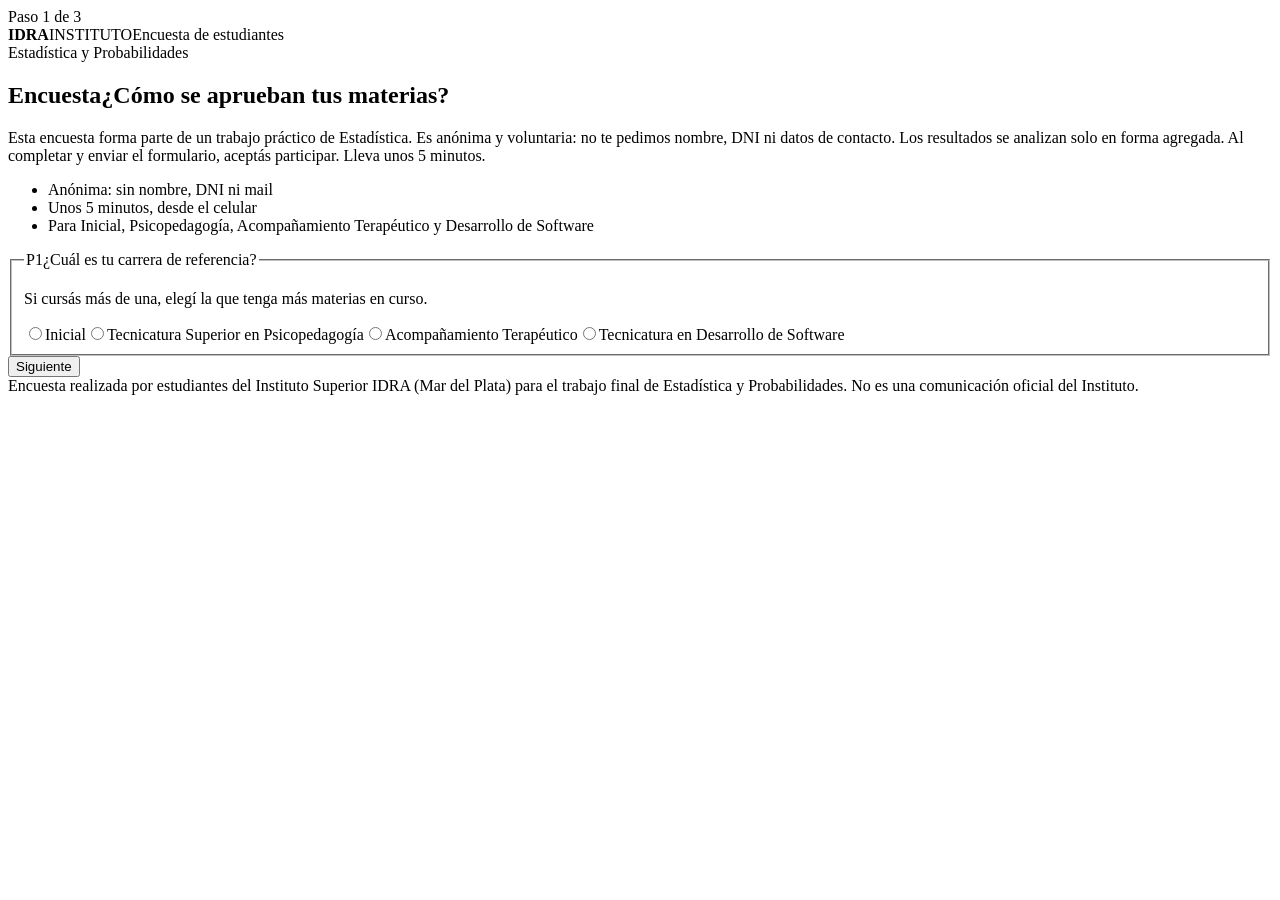
==== index.html @ 05c0baa4 "Add files via upload" ====
<!doctype html>
<html lang="es">
<head>
<meta charset="utf-8">
<meta name="viewport" content="width=device-width, initial-scale=1, viewport-fit=cover">
<title>Encuesta de promoción y acreditación · IDRA</title>
<link rel="preconnect" href="https://fonts.googleapis.com">
<link rel="stylesheet" href="https://fonts.googleapis.com/css2?family=Archivo:wght@300;400;800;900&family=Public+Sans:wght@400;600;700&family=IBM+Plex+Mono:wght@400&display=swap">
<link rel="stylesheet" href="css/estilos.css">
</head>
<body>
<div class="bar"><div class="wrap"><span class="lbl" id="plbl">Paso 1 de 3</span><div class="steps"><i id="s1" class="on"></i><i id="s2"></i><i id="s3"></i></div></div></div>

<div class="wrap">
  <p class="preview" id="avisoPrueba" hidden>Modo prueba: no se envían datos. Los cupos se simulan en este navegador y al final se muestra el JSON que recibiría la API.</p>

  <!-- Paso 1: carrera -->
  <section id="p1" class="screen">
    <header>
      <div class="brand"><span class="logo" aria-label="Instituto IDRA"><b>IDRA</b><span>INSTITUTO</span></span><span class="sub">Encuesta de estudiantes<br>Estadística y Probabilidades</span></div>
      <h1><span class="light">Encuesta</span><span class="hl">¿Cómo se aprueban tus materias?</span></h1>
      <p class="intro" style="color:var(--fg)">Esta encuesta forma parte de un trabajo práctico de Estadística. Es anónima y voluntaria: no te pedimos nombre, DNI ni datos de contacto. Los resultados se analizan solo en forma agregada. Al completar y enviar el formulario, aceptás participar. Lleva unos 5 minutos.</p>
    </header>
    <ul class="dash"><li>Anónima: sin nombre, DNI ni mail</li><li>Unos 5 minutos, desde el celular</li><li>Para Inicial, Psicopedagogía, Acompañamiento Terapéutico y Desarrollo de Software</li></ul>
    <fieldset data-q="carrera_referencia"><legend><span class="n">P1</span>¿Cuál es tu carrera de referencia?</legend>
      <p class="hint">Si cursás más de una, elegí la que tenga más materias en curso.</p>
      <div class="opts" id="carreras"><label class="opt" for="carrera_referencia_inicial"><input type="radio" id="carrera_referencia_inicial" name="carrera_referencia" value="inicial"><span>Inicial</span></label><label class="opt" for="carrera_referencia_psicopedagogia"><input type="radio" id="carrera_referencia_psicopedagogia" name="carrera_referencia" value="psicopedagogia"><span>Tecnicatura Superior en Psicopedagogía</span></label><label class="opt" for="carrera_referencia_acompanamiento_terapeutico"><input type="radio" id="carrera_referencia_acompanamiento_terapeutico" name="carrera_referencia" value="acompanamiento_terapeutico"><span>Acompañamiento Terapéutico</span></label><label class="opt" for="carrera_referencia_desarrollo_software"><input type="radio" id="carrera_referencia_desarrollo_software" name="carrera_referencia" value="desarrollo_software"><span>Tecnicatura en Desarrollo de Software</span></label></div>
    </fieldset>
    <div class="row"><button type="button" id="next1">Siguiente</button></div>
  </section>

  <!-- Paso 2: año -->
  <section id="p2" class="screen" hidden>
    <span class="chip">Carrera: <b id="chipCarrera2"></b></span>
    <fieldset data-q="anio_cursada"><legend><span class="n">P2</span>¿En qué año de la carrera cursás la mayoría de tus materias?</legend>
      <div class="opts" id="anios"><label class="opt" for="anio_cursada_1"><input type="radio" id="anio_cursada_1" name="anio_cursada" value="1"><span>1.° año</span></label><label class="opt" for="anio_cursada_2"><input type="radio" id="anio_cursada_2" name="anio_cursada" value="2"><span>2.° año</span></label><label class="opt" for="anio_cursada_3"><input type="radio" id="anio_cursada_3" name="anio_cursada" value="3"><span>3.° año</span></label><label class="opt" for="anio_cursada_4"><input type="radio" id="anio_cursada_4" name="anio_cursada" value="4"><span>4.° año</span></label></div>
    </fieldset>
    <div class="row"><button type="button" class="ghost" id="back2">Volver</button><button type="button" id="next2">Siguiente</button></div>
  </section>

  <!-- Cupo completo -->
  <section id="full" class="end" hidden>
    <div class="eyebrow">Cupo completo</div>
    <h2>El cupo de respuestas para tu carrera y año ya está completo.</h2>
    <p class="small">¡Gracias por tu tiempo! No hace falta que sigas: no se guardó ninguna respuesta.</p>
    <div class="row"><button type="button" class="ghost" id="restart1">Volver a empezar</button></div>
  </section>

  <!-- Paso 3: cuestionario -->
  <section id="p3" class="screen" hidden>
    <span class="chip"><b id="chipCarrera3"></b> · <span id="chipAnio3"></span></span>
    <form id="f" novalidate>
      <section class="block"><h2>Sobre vos</h2>
        <fieldset data-q="cursa_otra_carrera" data-req><legend><span class="n">P3</span>¿Cursás actualmente otra carrera en el instituto?</legend>
          <div class="opts" data-type="radio" data-name="cursa_otra_carrera" data-options='[["si","Sí"],["no","No"]]'><label class="opt" for="cursa_otra_carrera_si"><input type="radio" id="cursa_otra_carrera_si" name="cursa_otra_carrera" value="si"><span>Sí</span></label><label class="opt" for="cursa_otra_carrera_no"><input type="radio" id="cursa_otra_carrera_no" name="cursa_otra_carrera" value="no"><span>No</span></label></div>
        </fieldset>
      </section>

      <section class="block"><h2>Lo que sabés</h2>
        <fieldset data-q="claridad_promocion" data-req><legend><span class="n">P4</span>¿Qué tan claras tenés las condiciones para promocionar una materia sin examen final?</legend>
          <div class="opts" data-type="radio" data-name="claridad_promocion" data-scale><label class="opt" for="claridad_promocion_nada"><input type="radio" id="claridad_promocion_nada" name="claridad_promocion" value="nada"><span>Nada claras</span></label><label class="opt" for="claridad_promocion_poco"><input type="radio" id="claridad_promocion_poco" name="claridad_promocion" value="poco"><span>Poco claras</span></label><label class="opt" for="claridad_promocion_algo"><input type="radio" id="claridad_promocion_algo" name="claridad_promocion" value="algo"><span>Algo claras</span></label><label class="opt" for="claridad_promocion_bastante"><input type="radio" id="claridad_promocion_bastante" name="claridad_promocion" value="bastante"><span>Bastante claras</span></label><label class="opt" for="claridad_promocion_muy"><input type="radio" id="claridad_promocion_muy" name="claridad_promocion" value="muy"><span>Muy claras</span></label></div>
        </fieldset>
        <fieldset data-q="claridad_final" data-req><legend><span class="n">P5</span>¿Qué tan claras tenés las condiciones para rendir y aprobar un examen final?</legend>
          <div class="opts" data-type="radio" data-name="claridad_final" data-scale><label class="opt" for="claridad_final_nada"><input type="radio" id="claridad_final_nada" name="claridad_final" value="nada"><span>Nada claras</span></label><label class="opt" for="claridad_final_poco"><input type="radio" id="claridad_final_poco" name="claridad_final" value="poco"><span>Poco claras</span></label><label class="opt" for="claridad_final_algo"><input type="radio" id="claridad_final_algo" name="claridad_final" value="algo"><span>Algo claras</span></label><label class="opt" for="claridad_final_bastante"><input type="radio" id="claridad_final_bastante" name="claridad_final" value="bastante"><span>Bastante claras</span></label><label class="opt" for="claridad_final_muy"><input type="radio" id="claridad_final_muy" name="claridad_final" value="muy"><span>Muy claras</span></label></div>
        </fieldset>
        <fieldset data-q="conoce_materias_promocion" data-req><legend><span class="n">P6</span>¿Sabés cuáles de tus materias de este año son de promoción directa?</legend>
          <div class="opts" data-type="radio" data-name="conoce_materias_promocion" data-options='[["todas","Sí, de todas"],["algunas","De algunas"],["ninguna","De ninguna"],["no_sabe_que_es","No sé qué es la promoción directa"]]'><label class="opt" for="conoce_materias_promocion_todas"><input type="radio" id="conoce_materias_promocion_todas" name="conoce_materias_promocion" value="todas"><span>Sí, de todas</span></label><label class="opt" for="conoce_materias_promocion_algunas"><input type="radio" id="conoce_materias_promocion_algunas" name="conoce_materias_promocion" value="algunas"><span>De algunas</span></label><label class="opt" for="conoce_materias_promocion_ninguna"><input type="radio" id="conoce_materias_promocion_ninguna" name="conoce_materias_promocion" value="ninguna"><span>De ninguna</span></label><label class="opt" for="conoce_materias_promocion_no_sabe_que_es"><input type="radio" id="conoce_materias_promocion_no_sabe_que_es" name="conoce_materias_promocion" value="no_sabe_que_es"><span>No sé qué es la promoción directa</span></label></div>
        </fieldset>
      </section>

      <section class="block"><h2>Cómo te informaste</h2>
        <fieldset data-q="canales_informacion" data-req><legend><span class="n">P7</span>¿Por qué medios te informaste sobre las condiciones de promoción y acreditación?</legend>
          <p class="hint">Podés marcar varias.</p>
          <div class="opts" data-type="checkbox" data-name="canales_informacion" data-options='[["docente","Docente, en clase"],["secretaria","Secretaría"],["rai","RAI o reglamento publicado"],["web","Página del instituto"],["companeros","Compañeros"],["whatsapp_redes","Grupos de WhatsApp o redes"],["ninguno","No me informé por ningún medio"]]'><label class="opt" for="canales_informacion_docente"><input type="checkbox" id="canales_informacion_docente" name="canales_informacion" value="docente"><span>Docente, en clase</span></label><label class="opt" for="canales_informacion_secretaria"><input type="checkbox" id="canales_informacion_secretaria" name="canales_informacion" value="secretaria"><span>Secretaría</span></label><label class="opt" for="canales_informacion_rai"><input type="checkbox" id="canales_informacion_rai" name="canales_informacion" value="rai"><span>RAI o reglamento publicado</span></label><label class="opt" for="canales_informacion_web"><input type="checkbox" id="canales_informacion_web" name="canales_informacion" value="web"><span>Página del instituto</span></label><label class="opt" for="canales_informacion_companeros"><input type="checkbox" id="canales_informacion_companeros" name="canales_informacion" value="companeros"><span>Compañeros</span></label><label class="opt" for="canales_informacion_whatsapp_redes"><input type="checkbox" id="canales_informacion_whatsapp_redes" name="canales_informacion" value="whatsapp_redes"><span>Grupos de WhatsApp o redes</span></label><label class="opt" for="canales_informacion_ninguno"><input type="checkbox" id="canales_informacion_ninguno" name="canales_informacion" value="ninguno"><span>No me informé por ningún medio</span></label></div>
        </fieldset>
        <fieldset data-q="canal_principal" data-req hidden><legend><span class="n">P8</span>De esos medios, ¿cuál fue el principal?</legend>
          <div class="opts" id="principal"></div>
        </fieldset>
        <fieldset data-q="anticipacion_info" data-req><legend><span class="n">P9</span>¿Cuándo recibiste la información sobre cómo se aprueban tus materias este año?</legend>
          <div class="opts" data-type="radio" data-name="anticipacion_info" data-options='[["antes_inicio","Antes de empezar la cursada"],["primeras_2_semanas","En las primeras dos semanas de clase"],["durante_cuatrimestre","Más adelante, durante el cuatrimestre"],["cerca_cierre","Cerca de los exámenes o del cierre"],["nunca","Nunca la recibí"],["no_recuerda","No recuerdo"]]'><label class="opt" for="anticipacion_info_antes_inicio"><input type="radio" id="anticipacion_info_antes_inicio" name="anticipacion_info" value="antes_inicio"><span>Antes de empezar la cursada</span></label><label class="opt" for="anticipacion_info_primeras_2_semanas"><input type="radio" id="anticipacion_info_primeras_2_semanas" name="anticipacion_info" value="primeras_2_semanas"><span>En las primeras dos semanas de clase</span></label><label class="opt" for="anticipacion_info_durante_cuatrimestre"><input type="radio" id="anticipacion_info_durante_cuatrimestre" name="anticipacion_info" value="durante_cuatrimestre"><span>Más adelante, durante el cuatrimestre</span></label><label class="opt" for="anticipacion_info_cerca_cierre"><input type="radio" id="anticipacion_info_cerca_cierre" name="anticipacion_info" value="cerca_cierre"><span>Cerca de los exámenes o del cierre</span></label><label class="opt" for="anticipacion_info_nunca"><input type="radio" id="anticipacion_info_nunca" name="anticipacion_info" value="nunca"><span>Nunca la recibí</span></label><label class="opt" for="anticipacion_info_no_recuerda"><input type="radio" id="anticipacion_info_no_recuerda" name="anticipacion_info" value="no_recuerda"><span>No recuerdo</span></label></div>
        </fieldset>
      </section>

      <section class="block"><h2>Tres situaciones</h2>
        <p class="note">Las siguientes preguntas no son un examen ni afectan tus notas. Si no sabés la respuesta, elegí "No sé".</p>
        <fieldset data-q="situacion_promocion" data-req><legend><span class="n">P10</span>En una materia de promoción directa cumplís la asistencia y sacás 8 en la evaluación. ¿Qué pasa?</legend>
          <div class="opts" data-type="radio" data-shuffle data-name="situacion_promocion" data-options='[["sin_final","Acreditás la materia sin examen final"],["con_final","Tenés la cursada aprobada, pero igual tenés que rendir final"],["depende_docente","Depende de lo que decida el docente"],["no_sabe","No sé"]]'><label class="opt" for="situacion_promocion_sin_final"><input type="radio" id="situacion_promocion_sin_final" name="situacion_promocion" value="sin_final"><span>Acreditás la materia sin examen final</span></label><label class="opt" for="situacion_promocion_con_final"><input type="radio" id="situacion_promocion_con_final" name="situacion_promocion" value="con_final"><span>Tenés la cursada aprobada, pero igual tenés que rendir final</span></label><label class="opt" for="situacion_promocion_depende_docente"><input type="radio" id="situacion_promocion_depende_docente" name="situacion_promocion" value="depende_docente"><span>Depende de lo que decida el docente</span></label><label class="opt" for="situacion_promocion_no_sabe"><input type="radio" id="situacion_promocion_no_sabe" name="situacion_promocion" value="no_sabe"><span>No sé</span></label></div>
        </fieldset>
        <fieldset data-q="situacion_nota_intermedia" data-req><legend><span class="n">P11</span>En la misma materia cumplís la asistencia, pero tu nota final es 5, incluido el recuperatorio. ¿Qué pasa?</legend>
          <div class="opts" data-type="radio" data-shuffle data-name="situacion_nota_intermedia" data-options='[["promociona","Promocionás igual, porque aprobaste con más de 4"],["rinde_final","Tenés la cursada aprobada y tenés que rendir examen final"],["recursa","Tenés que recursar la materia"],["no_sabe","No sé"]]'><label class="opt" for="situacion_nota_intermedia_promociona"><input type="radio" id="situacion_nota_intermedia_promociona" name="situacion_nota_intermedia" value="promociona"><span>Promocionás igual, porque aprobaste con más de 4</span></label><label class="opt" for="situacion_nota_intermedia_rinde_final"><input type="radio" id="situacion_nota_intermedia_rinde_final" name="situacion_nota_intermedia" value="rinde_final"><span>Tenés la cursada aprobada y tenés que rendir examen final</span></label><label class="opt" for="situacion_nota_intermedia_recursa"><input type="radio" id="situacion_nota_intermedia_recursa" name="situacion_nota_intermedia" value="recursa"><span>Tenés que recursar la materia</span></label><label class="opt" for="situacion_nota_intermedia_no_sabe"><input type="radio" id="situacion_nota_intermedia_no_sabe" name="situacion_nota_intermedia" value="no_sabe"><span>No sé</span></label></div>
        </fieldset>
        <fieldset data-q="situacion_vigencia" data-req><legend><span class="n">P12</span>Aprobaste la cursada de una materia, pero todavía no rendiste el final. ¿Durante cuántos turnos de examen consecutivos tenés válida esa cursada?</legend>
          <div class="opts" data-type="radio" data-shuffle data-name="situacion_vigencia" data-options='[["3","3 turnos"],["5","5 turnos"],["8","8 turnos"],["nunca_vence","No vence nunca"],["no_sabe","No sé"]]'><label class="opt" for="situacion_vigencia_3"><input type="radio" id="situacion_vigencia_3" name="situacion_vigencia" value="3"><span>3 turnos</span></label><label class="opt" for="situacion_vigencia_5"><input type="radio" id="situacion_vigencia_5" name="situacion_vigencia" value="5"><span>5 turnos</span></label><label class="opt" for="situacion_vigencia_8"><input type="radio" id="situacion_vigencia_8" name="situacion_vigencia" value="8"><span>8 turnos</span></label><label class="opt" for="situacion_vigencia_nunca_vence"><input type="radio" id="situacion_vigencia_nunca_vence" name="situacion_vigencia" value="nunca_vence"><span>No vence nunca</span></label><label class="opt" for="situacion_vigencia_no_sabe"><input type="radio" id="situacion_vigencia_no_sabe" name="situacion_vigencia" value="no_sabe"><span>No sé</span></label></div>
        </fieldset>
      </section>

      <section class="block"><h2>Dificultades</h2>
        <fieldset data-q="dificultad_principal"><legend><span class="n">P13</span>¿Cuál es la principal dificultad que encontrás para entender cómo se aprueban las materias?</legend>
          <p class="hint">Opcional.</p>
          <div class="opts" data-type="radio" data-name="dificultad_principal" data-options='[["contradictoria","La información es contradictoria según quién la dé"],["no_sabe_donde","No sé dónde buscarla"],["lenguaje_tecnico","El reglamento usa lenguaje técnico"],["criterios_variables","Los criterios cambian según la materia o el docente"],["ninguna","No encuentro ninguna dificultad"],["otra","Otra"]]'><label class="opt" for="dificultad_principal_contradictoria"><input type="radio" id="dificultad_principal_contradictoria" name="dificultad_principal" value="contradictoria"><span>La información es contradictoria según quién la dé</span></label><label class="opt" for="dificultad_principal_no_sabe_donde"><input type="radio" id="dificultad_principal_no_sabe_donde" name="dificultad_principal" value="no_sabe_donde"><span>No sé dónde buscarla</span></label><label class="opt" for="dificultad_principal_lenguaje_tecnico"><input type="radio" id="dificultad_principal_lenguaje_tecnico" name="dificultad_principal" value="lenguaje_tecnico"><span>El reglamento usa lenguaje técnico</span></label><label class="opt" for="dificultad_principal_criterios_variables"><input type="radio" id="dificultad_principal_criterios_variables" name="dificultad_principal" value="criterios_variables"><span>Los criterios cambian según la materia o el docente</span></label><label class="opt" for="dificultad_principal_ninguna"><input type="radio" id="dificultad_principal_ninguna" name="dificultad_principal" value="ninguna"><span>No encuentro ninguna dificultad</span></label><label class="opt" for="dificultad_principal_otra"><input type="radio" id="dificultad_principal_otra" name="dificultad_principal" value="otra"><span>Otra</span></label></div>
        </fieldset>
      </section>

      <p class="msg" id="formmsg" hidden></p>
      <button type="submit" id="send">Enviar respuestas</button>
    </form>
  </section>

  <!-- Fin -->
  <section class="end" id="done" hidden>
    <div class="eyebrow">Respuesta registrada</div>
    <h2>¡Gracias por participar!</h2>
    <p class="small" id="textoPrueba" hidden>En modo prueba no se envió nada. Esto es lo que recibiría la API de la cátedra:</p>
    <pre id="json" hidden></pre>
    <div class="row"><button class="ghost" type="button" id="restart2">Volver a empezar</button></div>
  </section>

  <footer class="fine">Encuesta realizada por estudiantes del Instituto Superior IDRA (Mar del Plata) para el trabajo final de Estadística y Probabilidades. No es una comunicación oficial del Instituto.</footer>

  <details class="lab" id="lab" hidden>
    <summary>Panel de prueba: cupos por carrera y año</summary>
    <p class="small" style="margin-top:8px">Simula el conteo que en la versión real devuelve la API. Cada envío de prueba suma 1. Usá "Llenar" para probar el aviso de cupo completo.</p>
    <div class="tbl"><table><thead><tr><th>Carrera</th><th>Año</th><th class="num">Respuestas</th><th class="num">Cupo</th><th></th></tr></thead><tbody id="cupos"></tbody></table></div>
    <div class="row" style="margin-top:10px"><button type="button" class="ghost small" id="resetCupos">Poner todo en 0</button></div>
  </details>
</div>

<script src="js/config.js"></script>
<script src="js/api.js"></script>
<script src="js/encuesta.js"></script>
</body>
</html>
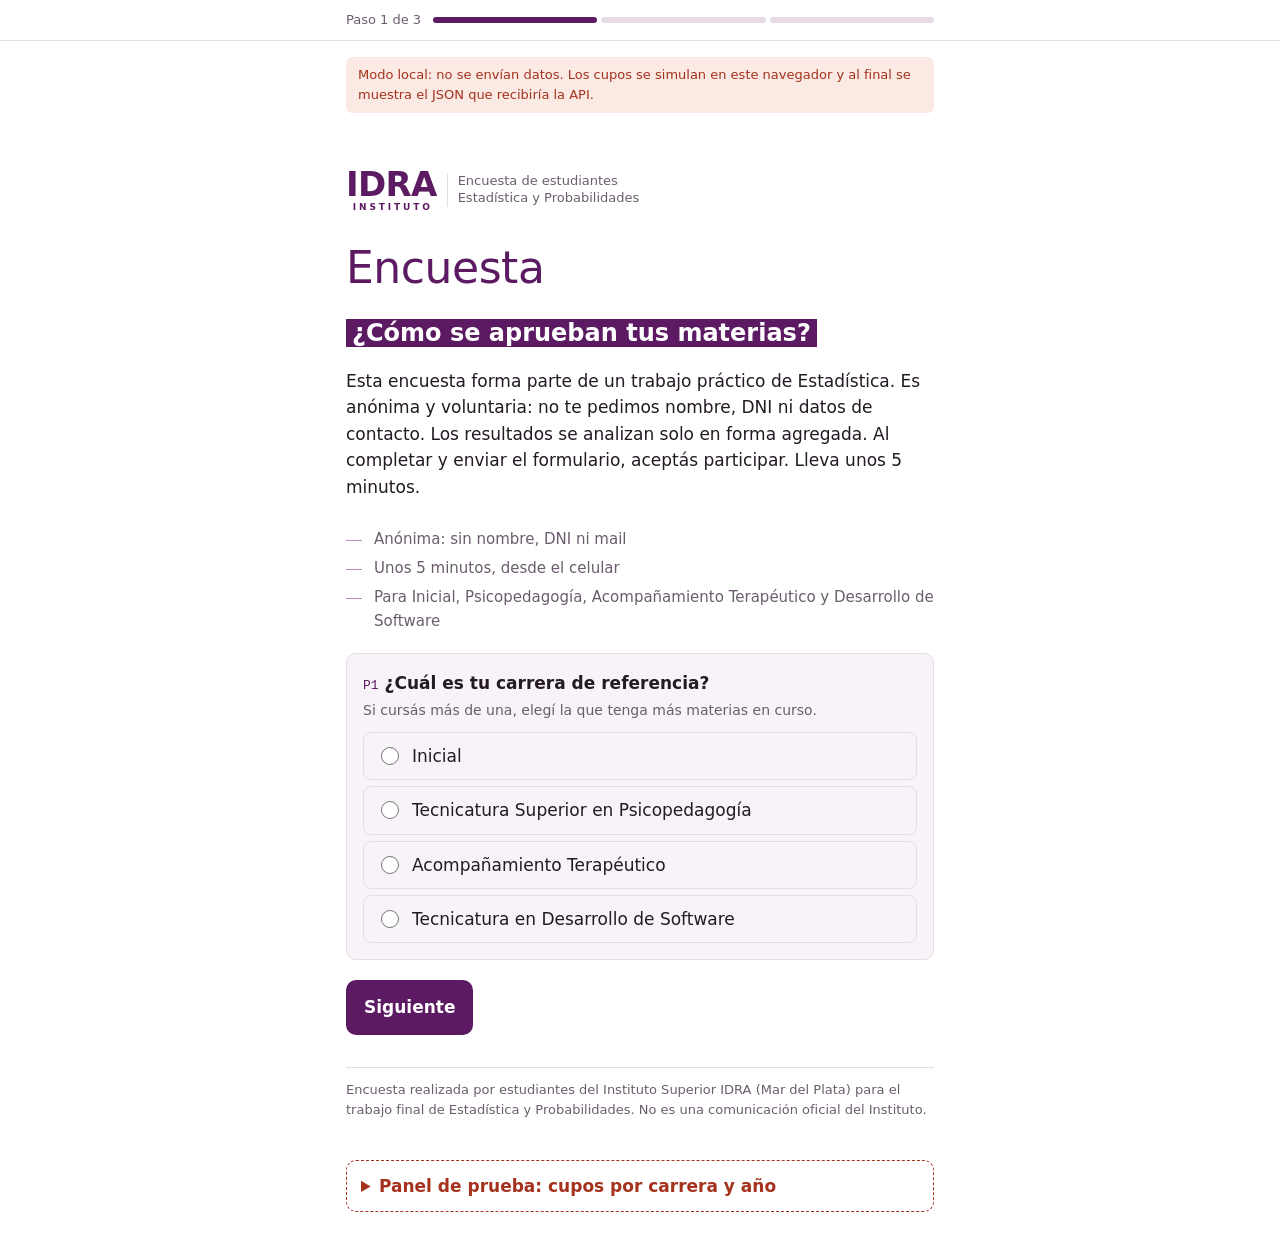
==== commit 2565004d: "Se refactoriza los modos de encuesta y se actualiza la interacción con la API para pruebas" ====
--- a/index.html
+++ b/index.html
@@ -12,7 +12,8 @@
 <div class="bar"><div class="wrap"><span class="lbl" id="plbl">Paso 1 de 3</span><div class="steps"><i id="s1" class="on"></i><i id="s2"></i><i id="s3"></i></div></div></div>
 
 <div class="wrap">
-  <p class="preview" id="avisoPrueba" hidden>Modo prueba: no se envían datos. Los cupos se simulan en este navegador y al final se muestra el JSON que recibiría la API.</p>
+  <p class="preview" id="avisoPrueba" hidden>Modo local: no se envían datos. Los cupos se simulan en este navegador y al final se muestra el JSON que recibiría la API.</p>
+  <p class="preview" id="avisoPiloto" hidden>Prueba piloto: las respuestas se guardan como prueba (Modo T) y no cuentan para la muestra.</p>
 
   <!-- Paso 1: carrera -->
   <section id="p1" class="screen">
@@ -71,7 +72,7 @@
       <section class="block"><h2>Cómo te informaste</h2>
         <fieldset data-q="canales_informacion" data-req><legend><span class="n">P7</span>¿Por qué medios te informaste sobre las condiciones de promoción y acreditación?</legend>
           <p class="hint">Podés marcar varias.</p>
-          <div class="opts" data-type="checkbox" data-name="canales_informacion" data-options='[["docente","Docente, en clase"],["secretaria","Secretaría"],["rai","RAI o reglamento publicado"],["web","Página del instituto"],["companeros","Compañeros"],["whatsapp_redes","Grupos de WhatsApp o redes"],["ninguno","No me informé por ningún medio"]]'><label class="opt" for="canales_informacion_docente"><input type="checkbox" id="canales_informacion_docente" name="canales_informacion" value="docente"><span>Docente, en clase</span></label><label class="opt" for="canales_informacion_secretaria"><input type="checkbox" id="canales_informacion_secretaria" name="canales_informacion" value="secretaria"><span>Secretaría</span></label><label class="opt" for="canales_informacion_rai"><input type="checkbox" id="canales_informacion_rai" name="canales_informacion" value="rai"><span>RAI o reglamento publicado</span></label><label class="opt" for="canales_informacion_web"><input type="checkbox" id="canales_informacion_web" name="canales_informacion" value="web"><span>Página del instituto</span></label><label class="opt" for="canales_informacion_companeros"><input type="checkbox" id="canales_informacion_companeros" name="canales_informacion" value="companeros"><span>Compañeros</span></label><label class="opt" for="canales_informacion_whatsapp_redes"><input type="checkbox" id="canales_informacion_whatsapp_redes" name="canales_informacion" value="whatsapp_redes"><span>Grupos de WhatsApp o redes</span></label><label class="opt" for="canales_informacion_ninguno"><input type="checkbox" id="canales_informacion_ninguno" name="canales_informacion" value="ninguno"><span>No me informé por ningún medio</span></label></div>
+          <div class="opts" data-type="checkbox" data-name="canales_informacion" data-options='[["docente","Docente, en clase"],["secretaria","Secretaría"],["rai","RAI o reglamento publicado"],["pagina_instituto","Página del instituto"],["companeros","Compañeros"],["whatsapp_redes","Grupos de WhatsApp o redes"],["ninguno","No me informé por ningún medio"]]'><label class="opt" for="canales_informacion_docente"><input type="checkbox" id="canales_informacion_docente" name="canales_informacion" value="docente"><span>Docente, en clase</span></label><label class="opt" for="canales_informacion_secretaria"><input type="checkbox" id="canales_informacion_secretaria" name="canales_informacion" value="secretaria"><span>Secretaría</span></label><label class="opt" for="canales_informacion_rai"><input type="checkbox" id="canales_informacion_rai" name="canales_informacion" value="rai"><span>RAI o reglamento publicado</span></label><label class="opt" for="canales_informacion_pagina_instituto"><input type="checkbox" id="canales_informacion_pagina_instituto" name="canales_informacion" value="pagina_instituto"><span>Página del instituto</span></label><label class="opt" for="canales_informacion_companeros"><input type="checkbox" id="canales_informacion_companeros" name="canales_informacion" value="companeros"><span>Compañeros</span></label><label class="opt" for="canales_informacion_whatsapp_redes"><input type="checkbox" id="canales_informacion_whatsapp_redes" name="canales_informacion" value="whatsapp_redes"><span>Grupos de WhatsApp o redes</span></label><label class="opt" for="canales_informacion_ninguno"><input type="checkbox" id="canales_informacion_ninguno" name="canales_informacion" value="ninguno"><span>No me informé por ningún medio</span></label></div>
         </fieldset>
         <fieldset data-q="canal_principal" data-req hidden><legend><span class="n">P8</span>De esos medios, ¿cuál fue el principal?</legend>
           <div class="opts" id="principal"></div>
@@ -89,14 +90,13 @@
         <fieldset data-q="situacion_nota_intermedia" data-req><legend><span class="n">P11</span>En la misma materia cumplís la asistencia, pero tu nota final es 5, incluido el recuperatorio. ¿Qué pasa?</legend>
           <div class="opts" data-type="radio" data-shuffle data-name="situacion_nota_intermedia" data-options='[["promociona","Promocionás igual, porque aprobaste con más de 4"],["rinde_final","Tenés la cursada aprobada y tenés que rendir examen final"],["recursa","Tenés que recursar la materia"],["no_sabe","No sé"]]'><label class="opt" for="situacion_nota_intermedia_promociona"><input type="radio" id="situacion_nota_intermedia_promociona" name="situacion_nota_intermedia" value="promociona"><span>Promocionás igual, porque aprobaste con más de 4</span></label><label class="opt" for="situacion_nota_intermedia_rinde_final"><input type="radio" id="situacion_nota_intermedia_rinde_final" name="situacion_nota_intermedia" value="rinde_final"><span>Tenés la cursada aprobada y tenés que rendir examen final</span></label><label class="opt" for="situacion_nota_intermedia_recursa"><input type="radio" id="situacion_nota_intermedia_recursa" name="situacion_nota_intermedia" value="recursa"><span>Tenés que recursar la materia</span></label><label class="opt" for="situacion_nota_intermedia_no_sabe"><input type="radio" id="situacion_nota_intermedia_no_sabe" name="situacion_nota_intermedia" value="no_sabe"><span>No sé</span></label></div>
         </fieldset>
-        <fieldset data-q="situacion_vigencia" data-req><legend><span class="n">P12</span>Aprobaste la cursada de una materia, pero todavía no rendiste el final. ¿Durante cuántos turnos de examen consecutivos tenés válida esa cursada?</legend>
-          <div class="opts" data-type="radio" data-shuffle data-name="situacion_vigencia" data-options='[["3","3 turnos"],["5","5 turnos"],["8","8 turnos"],["nunca_vence","No vence nunca"],["no_sabe","No sé"]]'><label class="opt" for="situacion_vigencia_3"><input type="radio" id="situacion_vigencia_3" name="situacion_vigencia" value="3"><span>3 turnos</span></label><label class="opt" for="situacion_vigencia_5"><input type="radio" id="situacion_vigencia_5" name="situacion_vigencia" value="5"><span>5 turnos</span></label><label class="opt" for="situacion_vigencia_8"><input type="radio" id="situacion_vigencia_8" name="situacion_vigencia" value="8"><span>8 turnos</span></label><label class="opt" for="situacion_vigencia_nunca_vence"><input type="radio" id="situacion_vigencia_nunca_vence" name="situacion_vigencia" value="nunca_vence"><span>No vence nunca</span></label><label class="opt" for="situacion_vigencia_no_sabe"><input type="radio" id="situacion_vigencia_no_sabe" name="situacion_vigencia" value="no_sabe"><span>No sé</span></label></div>
+        <fieldset data-q="situacion_vigencia" data-req><legend><span class="n">P12</span>Aprobaste la cursada de una materia en 2026, pero todavía no rendiste el final. Cada año hay tres turnos de examen (marzo, julio y diciembre) y tu primera mesa es la de diciembre de 2026. ¿Hasta qué mesa podés rendir el final con esa cursada?</legend>
+          <div class="opts" data-type="radio" data-name="situacion_vigencia"><label class="opt" for="situacion_vigencia_mar_2028"><input type="radio" id="situacion_vigencia_mar_2028" name="situacion_vigencia" value="mar_2028"><span>Hasta las mesas de marzo de 2028</span></label><label class="opt" for="situacion_vigencia_dic_2028"><input type="radio" id="situacion_vigencia_dic_2028" name="situacion_vigencia" value="dic_2028"><span>Hasta las mesas de diciembre de 2028</span></label><label class="opt" for="situacion_vigencia_mar_2029"><input type="radio" id="situacion_vigencia_mar_2029" name="situacion_vigencia" value="mar_2029"><span>Hasta las mesas de marzo de 2029</span></label><label class="opt" for="situacion_vigencia_dic_2029"><input type="radio" id="situacion_vigencia_dic_2029" name="situacion_vigencia" value="dic_2029"><span>Hasta las mesas de diciembre de 2029</span></label><label class="opt" for="situacion_vigencia_nunca_vence"><input type="radio" id="situacion_vigencia_nunca_vence" name="situacion_vigencia" value="nunca_vence"><span>No vence nunca</span></label><label class="opt" for="situacion_vigencia_no_sabe"><input type="radio" id="situacion_vigencia_no_sabe" name="situacion_vigencia" value="no_sabe"><span>No sé</span></label></div>
         </fieldset>
       </section>
 
       <section class="block"><h2>Dificultades</h2>
-        <fieldset data-q="dificultad_principal"><legend><span class="n">P13</span>¿Cuál es la principal dificultad que encontrás para entender cómo se aprueban las materias?</legend>
-          <p class="hint">Opcional.</p>
+        <fieldset data-q="dificultad_principal" data-req><legend><span class="n">P13</span>¿Cuál es la principal dificultad que encontrás para entender cómo se aprueban las materias?</legend>
           <div class="opts" data-type="radio" data-name="dificultad_principal" data-options='[["contradictoria","La información es contradictoria según quién la dé"],["no_sabe_donde","No sé dónde buscarla"],["lenguaje_tecnico","El reglamento usa lenguaje técnico"],["criterios_variables","Los criterios cambian según la materia o el docente"],["ninguna","No encuentro ninguna dificultad"],["otra","Otra"]]'><label class="opt" for="dificultad_principal_contradictoria"><input type="radio" id="dificultad_principal_contradictoria" name="dificultad_principal" value="contradictoria"><span>La información es contradictoria según quién la dé</span></label><label class="opt" for="dificultad_principal_no_sabe_donde"><input type="radio" id="dificultad_principal_no_sabe_donde" name="dificultad_principal" value="no_sabe_donde"><span>No sé dónde buscarla</span></label><label class="opt" for="dificultad_principal_lenguaje_tecnico"><input type="radio" id="dificultad_principal_lenguaje_tecnico" name="dificultad_principal" value="lenguaje_tecnico"><span>El reglamento usa lenguaje técnico</span></label><label class="opt" for="dificultad_principal_criterios_variables"><input type="radio" id="dificultad_principal_criterios_variables" name="dificultad_principal" value="criterios_variables"><span>Los criterios cambian según la materia o el docente</span></label><label class="opt" for="dificultad_principal_ninguna"><input type="radio" id="dificultad_principal_ninguna" name="dificultad_principal" value="ninguna"><span>No encuentro ninguna dificultad</span></label><label class="opt" for="dificultad_principal_otra"><input type="radio" id="dificultad_principal_otra" name="dificultad_principal" value="otra"><span>Otra</span></label></div>
         </fieldset>
       </section>
@@ -110,7 +110,7 @@
   <section class="end" id="done" hidden>
     <div class="eyebrow">Respuesta registrada</div>
     <h2>¡Gracias por participar!</h2>
-    <p class="small" id="textoPrueba" hidden>En modo prueba no se envió nada. Esto es lo que recibiría la API de la cátedra:</p>
+    <p class="small" id="textoPrueba" hidden>En modo local no se envió nada. Esto es lo que recibiría la API de la cátedra:</p>
     <pre id="json" hidden></pre>
     <div class="row"><button class="ghost" type="button" id="restart2">Volver a empezar</button></div>
   </section>
--- a/css/estilos.css
+++ b/css/estilos.css
@@ -0,0 +1,78 @@
+*{box-sizing:border-box}
+html,body{margin:0}
+/* Encuesta en tres pasos (carrera, año, cuestionario), pensada para celular.
+   Colores y tipografías en el estilo del Instituto IDRA. */
+:root{
+  --bg:#ffffff; --surface:#ffffff; --tint:#f8f3f8; --fg:#231a24; --muted:#6b5d6d; --line:#e6dbe7;
+  --accent:#5c1a63; --accent-soft:#f3e7f4; --on-accent:#ffffff; --rose:#c48ab9; --warn:#a4321d; --warn-soft:#fbe9e4;
+  --display:"Archivo", "Arial Narrow", system-ui, sans-serif;
+  --body:"Public Sans", "Segoe UI", system-ui, sans-serif;
+  --mono:"IBM Plex Mono", ui-monospace, Menlo, monospace;
+}
+@media (prefers-color-scheme: dark){:root:not([data-theme="light"]){
+  --bg:#170e18; --surface:#1f1421; --tint:#24182a; --fg:#f1e8f2; --muted:#b9a6bc; --line:#3a2b3d;
+  --accent:#d9a3de; --accent-soft:#3a2140; --on-accent:#1f0d22; --rose:#a8709f; --warn:#f0a07c; --warn-soft:#3a2219; color-scheme:dark}}
+:root[data-theme="dark"]{
+  --bg:#170e18; --surface:#1f1421; --tint:#24182a; --fg:#f1e8f2; --muted:#b9a6bc; --line:#3a2b3d;
+  --accent:#d9a3de; --accent-soft:#3a2140; --on-accent:#1f0d22; --rose:#a8709f; --warn:#f0a07c; --warn-soft:#3a2219; color-scheme:dark}
+[hidden]{display:none!important}
+body{background:var(--bg);color:var(--fg);font-family:var(--body);font-size:17px;line-height:1.55}
+body::before{content:"";position:fixed;inset:0 0 auto;height:env(safe-area-inset-top,0px);z-index:10;background:var(--surface)}
+.wrap{max-width:620px;margin:0 auto;padding-left:max(16px,env(safe-area-inset-left,0px));padding-right:max(16px,env(safe-area-inset-right,0px));padding-block:0 48px}
+.bar{position:sticky;top:env(safe-area-inset-top,0px);z-index:5;background:var(--surface);border-bottom:1px solid var(--line)}
+.bar .wrap{padding-block:10px;display:flex;align-items:center;gap:12px}
+.bar .lbl{font-size:13px;color:var(--muted);white-space:nowrap;font-variant-numeric:tabular-nums}
+.steps{flex:1;display:grid;grid-template-columns:repeat(3,1fr);gap:4px}
+.steps i{height:6px;border-radius:3px;background:var(--line)}
+.steps i.on{background:var(--accent)}
+.brand{display:flex;align-items:center;gap:10px;padding-block:14px 0}
+.logo{display:inline-flex;flex-direction:column;align-items:center;line-height:1;color:var(--accent)}
+.logo b{font-family:var(--display);font-weight:900;font-size:34px;letter-spacing:-.02em}
+.logo span{font-family:var(--display);font-weight:800;font-size:9px;letter-spacing:.32em;margin-top:2px;padding-left:.32em}
+.brand .sub{font-size:13px;color:var(--muted);border-left:1px solid var(--line);padding-left:10px;line-height:1.3}
+h1 .light{display:block;font-weight:300;font-size:44px;color:var(--accent);letter-spacing:-.01em;margin-bottom:10px}
+h1 .hl{background:var(--accent);color:var(--on-accent);padding:0 6px;-webkit-box-decoration-break:clone;box-decoration-break:clone;font-weight:800;font-size:24px;line-height:1.45}
+.dash{list-style:none;padding:0;margin:0;display:flex;flex-direction:column;gap:6px;color:var(--muted);font-size:15px}
+.dash li{display:flex;gap:12px}
+.dash li::before{content:"";flex:none;width:16px;height:1px;background:var(--rose);margin-top:.8em}
+footer.fine{margin-top:32px;font-size:13px;color:var(--muted);border-top:1px solid var(--line);padding-top:12px}
+.preview{margin-top:16px;font-size:13px;color:var(--warn);background:var(--warn-soft);padding:8px 12px;border-radius:6px}
+header{padding-block:20px 8px}
+.eyebrow{font-size:12px;letter-spacing:.08em;text-transform:uppercase;color:var(--accent);font-weight:700}
+h1{font-family:var(--display);margin:22px 0 16px;text-wrap:balance}
+.intro{color:var(--muted);margin:0}
+.screen{display:flex;flex-direction:column;gap:20px;margin-top:20px}
+form{display:flex;flex-direction:column;gap:28px}
+.block{display:flex;flex-direction:column;gap:14px}
+.block h2{font-family:var(--display);font-weight:300;font-size:26px;color:var(--accent);margin:0;padding-bottom:4px;border-bottom:1px solid var(--line)}
+.note{background:var(--accent-soft);padding:12px 14px;border-radius:8px;font-size:15px;margin:0}
+.chip{font-family:var(--body);align-self:flex-start;display:inline-flex;gap:8px;align-items:center;font-size:14px;background:var(--accent-soft);color:var(--fg);padding:6px 12px;border-radius:999px}
+.chip b{color:var(--accent)}
+fieldset{border:1px solid var(--line);background:var(--tint);border-radius:10px;padding:16px;margin:0;min-width:0}
+fieldset.err{border-color:var(--warn)}
+legend{padding:0;float:left;width:100%;font-weight:700;margin-bottom:4px}
+legend .n{font-family:var(--mono);font-weight:400;font-size:13px;color:var(--accent);margin-right:6px}
+.hint{clear:both;color:var(--muted);font-size:14px;margin:0 0 10px}
+.opts{clear:both;display:flex;flex-direction:column;gap:6px}
+.opt{display:flex;gap:10px;align-items:flex-start;padding:10px 12px;border:1px solid var(--line);border-radius:8px;cursor:pointer}
+.opt:has(input:checked){border-color:var(--accent);background:var(--accent-soft)}
+.opt:has(input:disabled){opacity:.45;cursor:not-allowed}
+.opt input{margin-top:4px;accent-color:var(--accent);width:18px;height:18px;flex:none}
+:focus-visible{outline:3px solid var(--accent);outline-offset:2px}
+.msg{clear:both;color:var(--warn);font-size:14px;margin:8px 0 0}
+.row{display:flex;gap:10px;flex-wrap:wrap}
+button{font:inherit;font-weight:700;padding:14px 18px;border-radius:10px;border:0;background:var(--accent);color:var(--on-accent);cursor:pointer}
+button:disabled{opacity:.6;cursor:default}
+button.ghost{background:transparent;color:var(--accent);border:1px solid var(--accent)}
+button.small{padding:6px 10px;font-size:13px;font-weight:400}
+.end{display:flex;flex-direction:column;gap:14px;padding-top:28px}
+.end h2{font-family:var(--display);font-weight:300;color:var(--accent);font-size:30px;margin:0;text-wrap:balance}
+pre{font-family:var(--mono);font-size:13px;background:var(--surface);border:1px solid var(--line);border-radius:8px;padding:12px;overflow-x:auto;margin:0}
+.small{font-size:14px;color:var(--muted);margin:0}
+details.lab{margin-top:40px;border:1px dashed var(--warn);border-radius:10px;padding:12px 14px;background:var(--surface)}
+details.lab summary{cursor:pointer;font-weight:700;color:var(--warn)}
+.tbl{overflow-x:auto;margin-top:10px}
+table{border-collapse:collapse;width:100%;font-size:14px;font-variant-numeric:tabular-nums}
+th,td{text-align:left;padding:6px 8px;border-bottom:1px solid var(--line)}
+td.num,th.num{text-align:right}
+tr.full td{color:var(--warn)}
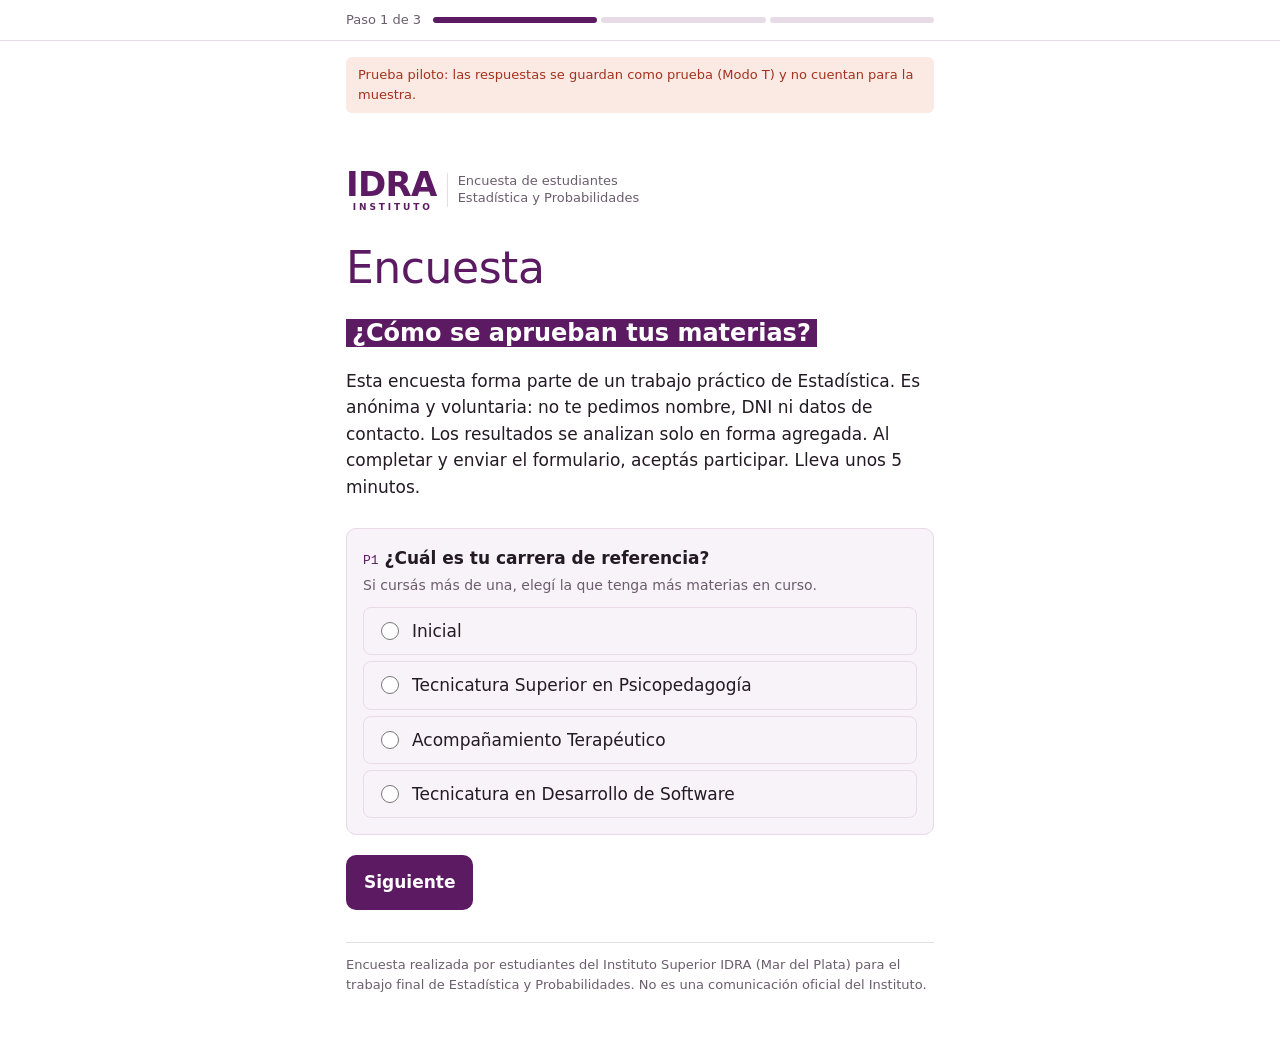
==== commit 3d8d189b: "Se elimina informacion redundante" ====
--- a/index.html
+++ b/index.html
@@ -22,7 +22,7 @@
       <h1><span class="light">Encuesta</span><span class="hl">¿Cómo se aprueban tus materias?</span></h1>
       <p class="intro" style="color:var(--fg)">Esta encuesta forma parte de un trabajo práctico de Estadística. Es anónima y voluntaria: no te pedimos nombre, DNI ni datos de contacto. Los resultados se analizan solo en forma agregada. Al completar y enviar el formulario, aceptás participar. Lleva unos 5 minutos.</p>
     </header>
-    <ul class="dash"><li>Anónima: sin nombre, DNI ni mail</li><li>Unos 5 minutos, desde el celular</li><li>Para Inicial, Psicopedagogía, Acompañamiento Terapéutico y Desarrollo de Software</li></ul>
+
     <fieldset data-q="carrera_referencia"><legend><span class="n">P1</span>¿Cuál es tu carrera de referencia?</legend>
       <p class="hint">Si cursás más de una, elegí la que tenga más materias en curso.</p>
       <div class="opts" id="carreras"><label class="opt" for="carrera_referencia_inicial"><input type="radio" id="carrera_referencia_inicial" name="carrera_referencia" value="inicial"><span>Inicial</span></label><label class="opt" for="carrera_referencia_psicopedagogia"><input type="radio" id="carrera_referencia_psicopedagogia" name="carrera_referencia" value="psicopedagogia"><span>Tecnicatura Superior en Psicopedagogía</span></label><label class="opt" for="carrera_referencia_acompanamiento_terapeutico"><input type="radio" id="carrera_referencia_acompanamiento_terapeutico" name="carrera_referencia" value="acompanamiento_terapeutico"><span>Acompañamiento Terapéutico</span></label><label class="opt" for="carrera_referencia_desarrollo_software"><input type="radio" id="carrera_referencia_desarrollo_software" name="carrera_referencia" value="desarrollo_software"><span>Tecnicatura en Desarrollo de Software</span></label></div>
@@ -53,51 +53,51 @@
     <form id="f" novalidate>
       <section class="block"><h2>Sobre vos</h2>
         <fieldset data-q="cursa_otra_carrera" data-req><legend><span class="n">P3</span>¿Cursás actualmente otra carrera en el instituto?</legend>
-          <div class="opts" data-type="radio" data-name="cursa_otra_carrera" data-options='[["si","Sí"],["no","No"]]'><label class="opt" for="cursa_otra_carrera_si"><input type="radio" id="cursa_otra_carrera_si" name="cursa_otra_carrera" value="si"><span>Sí</span></label><label class="opt" for="cursa_otra_carrera_no"><input type="radio" id="cursa_otra_carrera_no" name="cursa_otra_carrera" value="no"><span>No</span></label></div>
+          <div class="opts"><label class="opt" for="cursa_otra_carrera_si"><input type="radio" id="cursa_otra_carrera_si" name="cursa_otra_carrera" value="si"><span>Sí</span></label><label class="opt" for="cursa_otra_carrera_no"><input type="radio" id="cursa_otra_carrera_no" name="cursa_otra_carrera" value="no"><span>No</span></label></div>
         </fieldset>
       </section>
 
       <section class="block"><h2>Lo que sabés</h2>
         <fieldset data-q="claridad_promocion" data-req><legend><span class="n">P4</span>¿Qué tan claras tenés las condiciones para promocionar una materia sin examen final?</legend>
-          <div class="opts" data-type="radio" data-name="claridad_promocion" data-scale><label class="opt" for="claridad_promocion_nada"><input type="radio" id="claridad_promocion_nada" name="claridad_promocion" value="nada"><span>Nada claras</span></label><label class="opt" for="claridad_promocion_poco"><input type="radio" id="claridad_promocion_poco" name="claridad_promocion" value="poco"><span>Poco claras</span></label><label class="opt" for="claridad_promocion_algo"><input type="radio" id="claridad_promocion_algo" name="claridad_promocion" value="algo"><span>Algo claras</span></label><label class="opt" for="claridad_promocion_bastante"><input type="radio" id="claridad_promocion_bastante" name="claridad_promocion" value="bastante"><span>Bastante claras</span></label><label class="opt" for="claridad_promocion_muy"><input type="radio" id="claridad_promocion_muy" name="claridad_promocion" value="muy"><span>Muy claras</span></label></div>
+          <div class="opts"><label class="opt" for="claridad_promocion_nada"><input type="radio" id="claridad_promocion_nada" name="claridad_promocion" value="nada"><span>Nada claras</span></label><label class="opt" for="claridad_promocion_poco"><input type="radio" id="claridad_promocion_poco" name="claridad_promocion" value="poco"><span>Poco claras</span></label><label class="opt" for="claridad_promocion_algo"><input type="radio" id="claridad_promocion_algo" name="claridad_promocion" value="algo"><span>Algo claras</span></label><label class="opt" for="claridad_promocion_bastante"><input type="radio" id="claridad_promocion_bastante" name="claridad_promocion" value="bastante"><span>Bastante claras</span></label><label class="opt" for="claridad_promocion_muy"><input type="radio" id="claridad_promocion_muy" name="claridad_promocion" value="muy"><span>Muy claras</span></label></div>
         </fieldset>
         <fieldset data-q="claridad_final" data-req><legend><span class="n">P5</span>¿Qué tan claras tenés las condiciones para rendir y aprobar un examen final?</legend>
-          <div class="opts" data-type="radio" data-name="claridad_final" data-scale><label class="opt" for="claridad_final_nada"><input type="radio" id="claridad_final_nada" name="claridad_final" value="nada"><span>Nada claras</span></label><label class="opt" for="claridad_final_poco"><input type="radio" id="claridad_final_poco" name="claridad_final" value="poco"><span>Poco claras</span></label><label class="opt" for="claridad_final_algo"><input type="radio" id="claridad_final_algo" name="claridad_final" value="algo"><span>Algo claras</span></label><label class="opt" for="claridad_final_bastante"><input type="radio" id="claridad_final_bastante" name="claridad_final" value="bastante"><span>Bastante claras</span></label><label class="opt" for="claridad_final_muy"><input type="radio" id="claridad_final_muy" name="claridad_final" value="muy"><span>Muy claras</span></label></div>
+          <div class="opts"><label class="opt" for="claridad_final_nada"><input type="radio" id="claridad_final_nada" name="claridad_final" value="nada"><span>Nada claras</span></label><label class="opt" for="claridad_final_poco"><input type="radio" id="claridad_final_poco" name="claridad_final" value="poco"><span>Poco claras</span></label><label class="opt" for="claridad_final_algo"><input type="radio" id="claridad_final_algo" name="claridad_final" value="algo"><span>Algo claras</span></label><label class="opt" for="claridad_final_bastante"><input type="radio" id="claridad_final_bastante" name="claridad_final" value="bastante"><span>Bastante claras</span></label><label class="opt" for="claridad_final_muy"><input type="radio" id="claridad_final_muy" name="claridad_final" value="muy"><span>Muy claras</span></label></div>
         </fieldset>
         <fieldset data-q="conoce_materias_promocion" data-req><legend><span class="n">P6</span>¿Sabés cuáles de tus materias de este año son de promoción directa?</legend>
-          <div class="opts" data-type="radio" data-name="conoce_materias_promocion" data-options='[["todas","Sí, de todas"],["algunas","De algunas"],["ninguna","De ninguna"],["no_sabe_que_es","No sé qué es la promoción directa"]]'><label class="opt" for="conoce_materias_promocion_todas"><input type="radio" id="conoce_materias_promocion_todas" name="conoce_materias_promocion" value="todas"><span>Sí, de todas</span></label><label class="opt" for="conoce_materias_promocion_algunas"><input type="radio" id="conoce_materias_promocion_algunas" name="conoce_materias_promocion" value="algunas"><span>De algunas</span></label><label class="opt" for="conoce_materias_promocion_ninguna"><input type="radio" id="conoce_materias_promocion_ninguna" name="conoce_materias_promocion" value="ninguna"><span>De ninguna</span></label><label class="opt" for="conoce_materias_promocion_no_sabe_que_es"><input type="radio" id="conoce_materias_promocion_no_sabe_que_es" name="conoce_materias_promocion" value="no_sabe_que_es"><span>No sé qué es la promoción directa</span></label></div>
+          <div class="opts"><label class="opt" for="conoce_materias_promocion_todas"><input type="radio" id="conoce_materias_promocion_todas" name="conoce_materias_promocion" value="todas"><span>Sí, de todas</span></label><label class="opt" for="conoce_materias_promocion_algunas"><input type="radio" id="conoce_materias_promocion_algunas" name="conoce_materias_promocion" value="algunas"><span>De algunas</span></label><label class="opt" for="conoce_materias_promocion_ninguna"><input type="radio" id="conoce_materias_promocion_ninguna" name="conoce_materias_promocion" value="ninguna"><span>De ninguna</span></label><label class="opt" for="conoce_materias_promocion_no_sabe_que_es"><input type="radio" id="conoce_materias_promocion_no_sabe_que_es" name="conoce_materias_promocion" value="no_sabe_que_es"><span>No sé qué es la promoción directa</span></label></div>
         </fieldset>
       </section>
 
       <section class="block"><h2>Cómo te informaste</h2>
         <fieldset data-q="canales_informacion" data-req><legend><span class="n">P7</span>¿Por qué medios te informaste sobre las condiciones de promoción y acreditación?</legend>
           <p class="hint">Podés marcar varias.</p>
-          <div class="opts" data-type="checkbox" data-name="canales_informacion" data-options='[["docente","Docente, en clase"],["secretaria","Secretaría"],["rai","RAI o reglamento publicado"],["pagina_instituto","Página del instituto"],["companeros","Compañeros"],["whatsapp_redes","Grupos de WhatsApp o redes"],["ninguno","No me informé por ningún medio"]]'><label class="opt" for="canales_informacion_docente"><input type="checkbox" id="canales_informacion_docente" name="canales_informacion" value="docente"><span>Docente, en clase</span></label><label class="opt" for="canales_informacion_secretaria"><input type="checkbox" id="canales_informacion_secretaria" name="canales_informacion" value="secretaria"><span>Secretaría</span></label><label class="opt" for="canales_informacion_rai"><input type="checkbox" id="canales_informacion_rai" name="canales_informacion" value="rai"><span>RAI o reglamento publicado</span></label><label class="opt" for="canales_informacion_pagina_instituto"><input type="checkbox" id="canales_informacion_pagina_instituto" name="canales_informacion" value="pagina_instituto"><span>Página del instituto</span></label><label class="opt" for="canales_informacion_companeros"><input type="checkbox" id="canales_informacion_companeros" name="canales_informacion" value="companeros"><span>Compañeros</span></label><label class="opt" for="canales_informacion_whatsapp_redes"><input type="checkbox" id="canales_informacion_whatsapp_redes" name="canales_informacion" value="whatsapp_redes"><span>Grupos de WhatsApp o redes</span></label><label class="opt" for="canales_informacion_ninguno"><input type="checkbox" id="canales_informacion_ninguno" name="canales_informacion" value="ninguno"><span>No me informé por ningún medio</span></label></div>
+          <div class="opts"><label class="opt" for="canales_informacion_docente"><input type="checkbox" id="canales_informacion_docente" name="canales_informacion" value="docente"><span>Docente, en clase</span></label><label class="opt" for="canales_informacion_secretaria"><input type="checkbox" id="canales_informacion_secretaria" name="canales_informacion" value="secretaria"><span>Secretaría</span></label><label class="opt" for="canales_informacion_rai"><input type="checkbox" id="canales_informacion_rai" name="canales_informacion" value="rai"><span>RAI o reglamento publicado</span></label><label class="opt" for="canales_informacion_pagina_instituto"><input type="checkbox" id="canales_informacion_pagina_instituto" name="canales_informacion" value="pagina_instituto"><span>Página del instituto</span></label><label class="opt" for="canales_informacion_companeros"><input type="checkbox" id="canales_informacion_companeros" name="canales_informacion" value="companeros"><span>Compañeros</span></label><label class="opt" for="canales_informacion_whatsapp_redes"><input type="checkbox" id="canales_informacion_whatsapp_redes" name="canales_informacion" value="whatsapp_redes"><span>Grupos de WhatsApp o redes</span></label><label class="opt" for="canales_informacion_ninguno"><input type="checkbox" id="canales_informacion_ninguno" name="canales_informacion" value="ninguno"><span>No me informé por ningún medio</span></label></div>
         </fieldset>
         <fieldset data-q="canal_principal" data-req hidden><legend><span class="n">P8</span>De esos medios, ¿cuál fue el principal?</legend>
           <div class="opts" id="principal"></div>
         </fieldset>
         <fieldset data-q="anticipacion_info" data-req><legend><span class="n">P9</span>¿Cuándo recibiste la información sobre cómo se aprueban tus materias este año?</legend>
-          <div class="opts" data-type="radio" data-name="anticipacion_info" data-options='[["antes_inicio","Antes de empezar la cursada"],["primeras_2_semanas","En las primeras dos semanas de clase"],["durante_cuatrimestre","Más adelante, durante el cuatrimestre"],["cerca_cierre","Cerca de los exámenes o del cierre"],["nunca","Nunca la recibí"],["no_recuerda","No recuerdo"]]'><label class="opt" for="anticipacion_info_antes_inicio"><input type="radio" id="anticipacion_info_antes_inicio" name="anticipacion_info" value="antes_inicio"><span>Antes de empezar la cursada</span></label><label class="opt" for="anticipacion_info_primeras_2_semanas"><input type="radio" id="anticipacion_info_primeras_2_semanas" name="anticipacion_info" value="primeras_2_semanas"><span>En las primeras dos semanas de clase</span></label><label class="opt" for="anticipacion_info_durante_cuatrimestre"><input type="radio" id="anticipacion_info_durante_cuatrimestre" name="anticipacion_info" value="durante_cuatrimestre"><span>Más adelante, durante el cuatrimestre</span></label><label class="opt" for="anticipacion_info_cerca_cierre"><input type="radio" id="anticipacion_info_cerca_cierre" name="anticipacion_info" value="cerca_cierre"><span>Cerca de los exámenes o del cierre</span></label><label class="opt" for="anticipacion_info_nunca"><input type="radio" id="anticipacion_info_nunca" name="anticipacion_info" value="nunca"><span>Nunca la recibí</span></label><label class="opt" for="anticipacion_info_no_recuerda"><input type="radio" id="anticipacion_info_no_recuerda" name="anticipacion_info" value="no_recuerda"><span>No recuerdo</span></label></div>
+          <div class="opts"><label class="opt" for="anticipacion_info_antes_inicio"><input type="radio" id="anticipacion_info_antes_inicio" name="anticipacion_info" value="antes_inicio"><span>Antes de empezar la cursada</span></label><label class="opt" for="anticipacion_info_primeras_2_semanas"><input type="radio" id="anticipacion_info_primeras_2_semanas" name="anticipacion_info" value="primeras_2_semanas"><span>En las primeras dos semanas de clase</span></label><label class="opt" for="anticipacion_info_durante_cuatrimestre"><input type="radio" id="anticipacion_info_durante_cuatrimestre" name="anticipacion_info" value="durante_cuatrimestre"><span>Más adelante, durante el cuatrimestre</span></label><label class="opt" for="anticipacion_info_cerca_cierre"><input type="radio" id="anticipacion_info_cerca_cierre" name="anticipacion_info" value="cerca_cierre"><span>Cerca de los exámenes o del cierre</span></label><label class="opt" for="anticipacion_info_nunca"><input type="radio" id="anticipacion_info_nunca" name="anticipacion_info" value="nunca"><span>Nunca la recibí</span></label><label class="opt" for="anticipacion_info_no_recuerda"><input type="radio" id="anticipacion_info_no_recuerda" name="anticipacion_info" value="no_recuerda"><span>No recuerdo</span></label></div>
         </fieldset>
       </section>
 
       <section class="block"><h2>Tres situaciones</h2>
         <p class="note">Las siguientes preguntas no son un examen ni afectan tus notas. Si no sabés la respuesta, elegí "No sé".</p>
         <fieldset data-q="situacion_promocion" data-req><legend><span class="n">P10</span>En una materia de promoción directa cumplís la asistencia y sacás 8 en la evaluación. ¿Qué pasa?</legend>
-          <div class="opts" data-type="radio" data-shuffle data-name="situacion_promocion" data-options='[["sin_final","Acreditás la materia sin examen final"],["con_final","Tenés la cursada aprobada, pero igual tenés que rendir final"],["depende_docente","Depende de lo que decida el docente"],["no_sabe","No sé"]]'><label class="opt" for="situacion_promocion_sin_final"><input type="radio" id="situacion_promocion_sin_final" name="situacion_promocion" value="sin_final"><span>Acreditás la materia sin examen final</span></label><label class="opt" for="situacion_promocion_con_final"><input type="radio" id="situacion_promocion_con_final" name="situacion_promocion" value="con_final"><span>Tenés la cursada aprobada, pero igual tenés que rendir final</span></label><label class="opt" for="situacion_promocion_depende_docente"><input type="radio" id="situacion_promocion_depende_docente" name="situacion_promocion" value="depende_docente"><span>Depende de lo que decida el docente</span></label><label class="opt" for="situacion_promocion_no_sabe"><input type="radio" id="situacion_promocion_no_sabe" name="situacion_promocion" value="no_sabe"><span>No sé</span></label></div>
+          <div class="opts" data-shuffle><label class="opt" for="situacion_promocion_sin_final"><input type="radio" id="situacion_promocion_sin_final" name="situacion_promocion" value="sin_final"><span>Acreditás la materia sin examen final</span></label><label class="opt" for="situacion_promocion_con_final"><input type="radio" id="situacion_promocion_con_final" name="situacion_promocion" value="con_final"><span>Tenés la cursada aprobada, pero igual tenés que rendir final</span></label><label class="opt" for="situacion_promocion_depende_docente"><input type="radio" id="situacion_promocion_depende_docente" name="situacion_promocion" value="depende_docente"><span>Depende de lo que decida el docente</span></label><label class="opt" for="situacion_promocion_no_sabe"><input type="radio" id="situacion_promocion_no_sabe" name="situacion_promocion" value="no_sabe"><span>No sé</span></label></div>
         </fieldset>
         <fieldset data-q="situacion_nota_intermedia" data-req><legend><span class="n">P11</span>En la misma materia cumplís la asistencia, pero tu nota final es 5, incluido el recuperatorio. ¿Qué pasa?</legend>
-          <div class="opts" data-type="radio" data-shuffle data-name="situacion_nota_intermedia" data-options='[["promociona","Promocionás igual, porque aprobaste con más de 4"],["rinde_final","Tenés la cursada aprobada y tenés que rendir examen final"],["recursa","Tenés que recursar la materia"],["no_sabe","No sé"]]'><label class="opt" for="situacion_nota_intermedia_promociona"><input type="radio" id="situacion_nota_intermedia_promociona" name="situacion_nota_intermedia" value="promociona"><span>Promocionás igual, porque aprobaste con más de 4</span></label><label class="opt" for="situacion_nota_intermedia_rinde_final"><input type="radio" id="situacion_nota_intermedia_rinde_final" name="situacion_nota_intermedia" value="rinde_final"><span>Tenés la cursada aprobada y tenés que rendir examen final</span></label><label class="opt" for="situacion_nota_intermedia_recursa"><input type="radio" id="situacion_nota_intermedia_recursa" name="situacion_nota_intermedia" value="recursa"><span>Tenés que recursar la materia</span></label><label class="opt" for="situacion_nota_intermedia_no_sabe"><input type="radio" id="situacion_nota_intermedia_no_sabe" name="situacion_nota_intermedia" value="no_sabe"><span>No sé</span></label></div>
+          <div class="opts" data-shuffle><label class="opt" for="situacion_nota_intermedia_promociona"><input type="radio" id="situacion_nota_intermedia_promociona" name="situacion_nota_intermedia" value="promociona"><span>Promocionás igual, porque aprobaste con más de 4</span></label><label class="opt" for="situacion_nota_intermedia_rinde_final"><input type="radio" id="situacion_nota_intermedia_rinde_final" name="situacion_nota_intermedia" value="rinde_final"><span>Tenés la cursada aprobada y tenés que rendir examen final</span></label><label class="opt" for="situacion_nota_intermedia_recursa"><input type="radio" id="situacion_nota_intermedia_recursa" name="situacion_nota_intermedia" value="recursa"><span>Tenés que recursar la materia</span></label><label class="opt" for="situacion_nota_intermedia_no_sabe"><input type="radio" id="situacion_nota_intermedia_no_sabe" name="situacion_nota_intermedia" value="no_sabe"><span>No sé</span></label></div>
         </fieldset>
         <fieldset data-q="situacion_vigencia" data-req><legend><span class="n">P12</span>Aprobaste la cursada de una materia en 2026, pero todavía no rendiste el final. Cada año hay tres turnos de examen (marzo, julio y diciembre) y tu primera mesa es la de diciembre de 2026. ¿Hasta qué mesa podés rendir el final con esa cursada?</legend>
-          <div class="opts" data-type="radio" data-name="situacion_vigencia"><label class="opt" for="situacion_vigencia_mar_2028"><input type="radio" id="situacion_vigencia_mar_2028" name="situacion_vigencia" value="mar_2028"><span>Hasta las mesas de marzo de 2028</span></label><label class="opt" for="situacion_vigencia_dic_2028"><input type="radio" id="situacion_vigencia_dic_2028" name="situacion_vigencia" value="dic_2028"><span>Hasta las mesas de diciembre de 2028</span></label><label class="opt" for="situacion_vigencia_mar_2029"><input type="radio" id="situacion_vigencia_mar_2029" name="situacion_vigencia" value="mar_2029"><span>Hasta las mesas de marzo de 2029</span></label><label class="opt" for="situacion_vigencia_dic_2029"><input type="radio" id="situacion_vigencia_dic_2029" name="situacion_vigencia" value="dic_2029"><span>Hasta las mesas de diciembre de 2029</span></label><label class="opt" for="situacion_vigencia_nunca_vence"><input type="radio" id="situacion_vigencia_nunca_vence" name="situacion_vigencia" value="nunca_vence"><span>No vence nunca</span></label><label class="opt" for="situacion_vigencia_no_sabe"><input type="radio" id="situacion_vigencia_no_sabe" name="situacion_vigencia" value="no_sabe"><span>No sé</span></label></div>
+          <div class="opts"><label class="opt" for="situacion_vigencia_mar_2028"><input type="radio" id="situacion_vigencia_mar_2028" name="situacion_vigencia" value="mar_2028"><span>Hasta las mesas de marzo de 2028</span></label><label class="opt" for="situacion_vigencia_dic_2028"><input type="radio" id="situacion_vigencia_dic_2028" name="situacion_vigencia" value="dic_2028"><span>Hasta las mesas de diciembre de 2028</span></label><label class="opt" for="situacion_vigencia_mar_2029"><input type="radio" id="situacion_vigencia_mar_2029" name="situacion_vigencia" value="mar_2029"><span>Hasta las mesas de marzo de 2029</span></label><label class="opt" for="situacion_vigencia_dic_2029"><input type="radio" id="situacion_vigencia_dic_2029" name="situacion_vigencia" value="dic_2029"><span>Hasta las mesas de diciembre de 2029</span></label><label class="opt" for="situacion_vigencia_nunca_vence"><input type="radio" id="situacion_vigencia_nunca_vence" name="situacion_vigencia" value="nunca_vence"><span>No vence nunca</span></label><label class="opt" for="situacion_vigencia_no_sabe"><input type="radio" id="situacion_vigencia_no_sabe" name="situacion_vigencia" value="no_sabe"><span>No sé</span></label></div>
         </fieldset>
       </section>
 
       <section class="block"><h2>Dificultades</h2>
         <fieldset data-q="dificultad_principal" data-req><legend><span class="n">P13</span>¿Cuál es la principal dificultad que encontrás para entender cómo se aprueban las materias?</legend>
-          <div class="opts" data-type="radio" data-name="dificultad_principal" data-options='[["contradictoria","La información es contradictoria según quién la dé"],["no_sabe_donde","No sé dónde buscarla"],["lenguaje_tecnico","El reglamento usa lenguaje técnico"],["criterios_variables","Los criterios cambian según la materia o el docente"],["ninguna","No encuentro ninguna dificultad"],["otra","Otra"]]'><label class="opt" for="dificultad_principal_contradictoria"><input type="radio" id="dificultad_principal_contradictoria" name="dificultad_principal" value="contradictoria"><span>La información es contradictoria según quién la dé</span></label><label class="opt" for="dificultad_principal_no_sabe_donde"><input type="radio" id="dificultad_principal_no_sabe_donde" name="dificultad_principal" value="no_sabe_donde"><span>No sé dónde buscarla</span></label><label class="opt" for="dificultad_principal_lenguaje_tecnico"><input type="radio" id="dificultad_principal_lenguaje_tecnico" name="dificultad_principal" value="lenguaje_tecnico"><span>El reglamento usa lenguaje técnico</span></label><label class="opt" for="dificultad_principal_criterios_variables"><input type="radio" id="dificultad_principal_criterios_variables" name="dificultad_principal" value="criterios_variables"><span>Los criterios cambian según la materia o el docente</span></label><label class="opt" for="dificultad_principal_ninguna"><input type="radio" id="dificultad_principal_ninguna" name="dificultad_principal" value="ninguna"><span>No encuentro ninguna dificultad</span></label><label class="opt" for="dificultad_principal_otra"><input type="radio" id="dificultad_principal_otra" name="dificultad_principal" value="otra"><span>Otra</span></label></div>
+          <div class="opts"><label class="opt" for="dificultad_principal_contradictoria"><input type="radio" id="dificultad_principal_contradictoria" name="dificultad_principal" value="contradictoria"><span>La información es contradictoria según quién la dé</span></label><label class="opt" for="dificultad_principal_no_sabe_donde"><input type="radio" id="dificultad_principal_no_sabe_donde" name="dificultad_principal" value="no_sabe_donde"><span>No sé dónde buscarla</span></label><label class="opt" for="dificultad_principal_lenguaje_tecnico"><input type="radio" id="dificultad_principal_lenguaje_tecnico" name="dificultad_principal" value="lenguaje_tecnico"><span>El reglamento usa lenguaje técnico</span></label><label class="opt" for="dificultad_principal_criterios_variables"><input type="radio" id="dificultad_principal_criterios_variables" name="dificultad_principal" value="criterios_variables"><span>Los criterios cambian según la materia o el docente</span></label><label class="opt" for="dificultad_principal_ninguna"><input type="radio" id="dificultad_principal_ninguna" name="dificultad_principal" value="ninguna"><span>No encuentro ninguna dificultad</span></label><label class="opt" for="dificultad_principal_otra"><input type="radio" id="dificultad_principal_otra" name="dificultad_principal" value="otra"><span>Otra</span></label></div>
         </fieldset>
       </section>
 
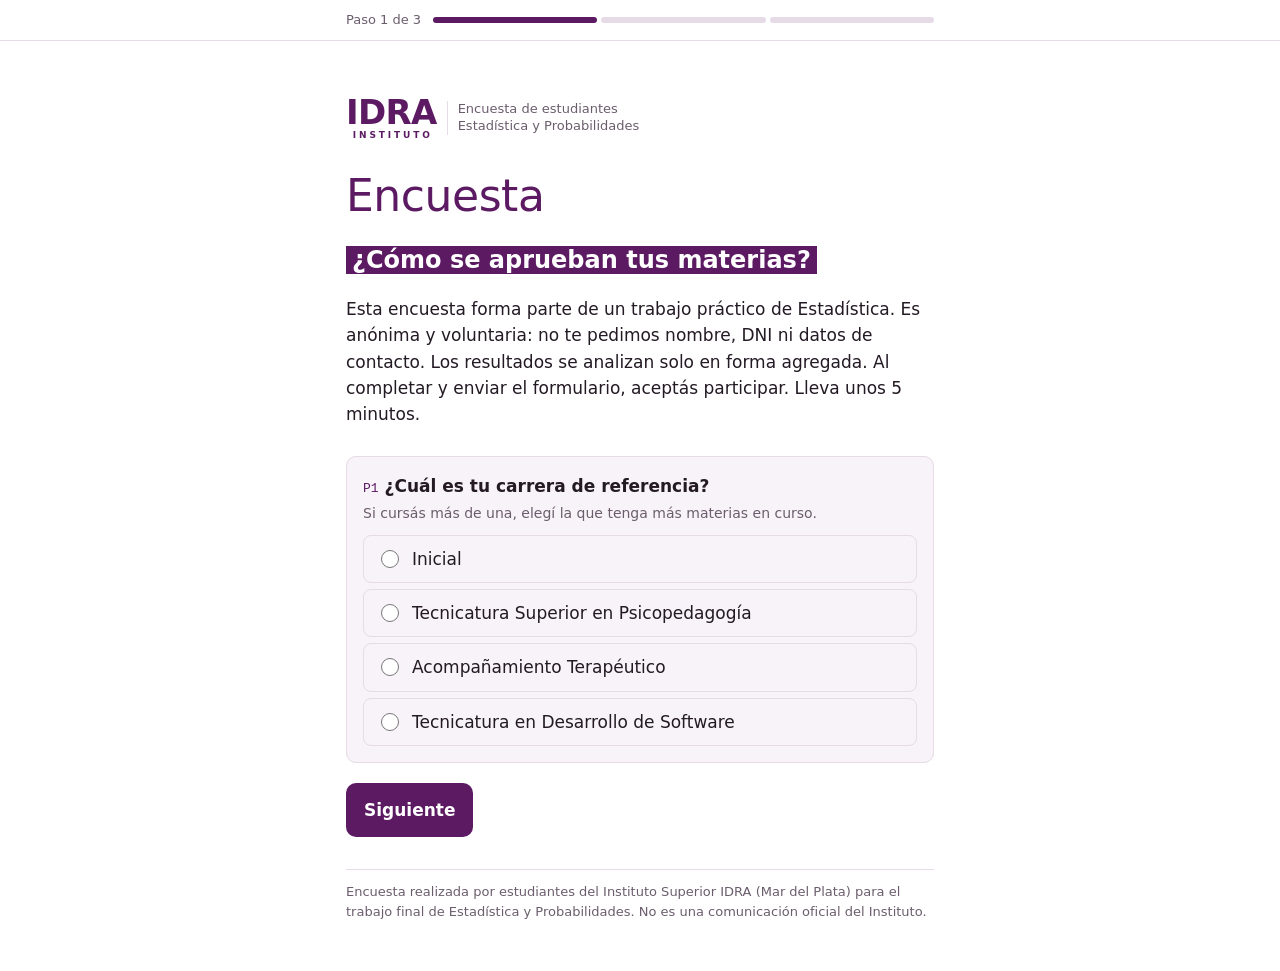
==== commit fb125b07: "Quitar el aviso de prueba piloto de la parte superior" ====
--- a/index.html
+++ b/index.html
@@ -13,7 +13,6 @@
 
 <div class="wrap">
   <p class="preview" id="avisoPrueba" hidden>Modo local: no se envían datos. Los cupos se simulan en este navegador y al final se muestra el JSON que recibiría la API.</p>
-  <p class="preview" id="avisoPiloto" hidden>Prueba piloto: las respuestas se guardan como prueba (Modo T) y no cuentan para la muestra.</p>
 
   <!-- Paso 1: carrera -->
   <section id="p1" class="screen">
